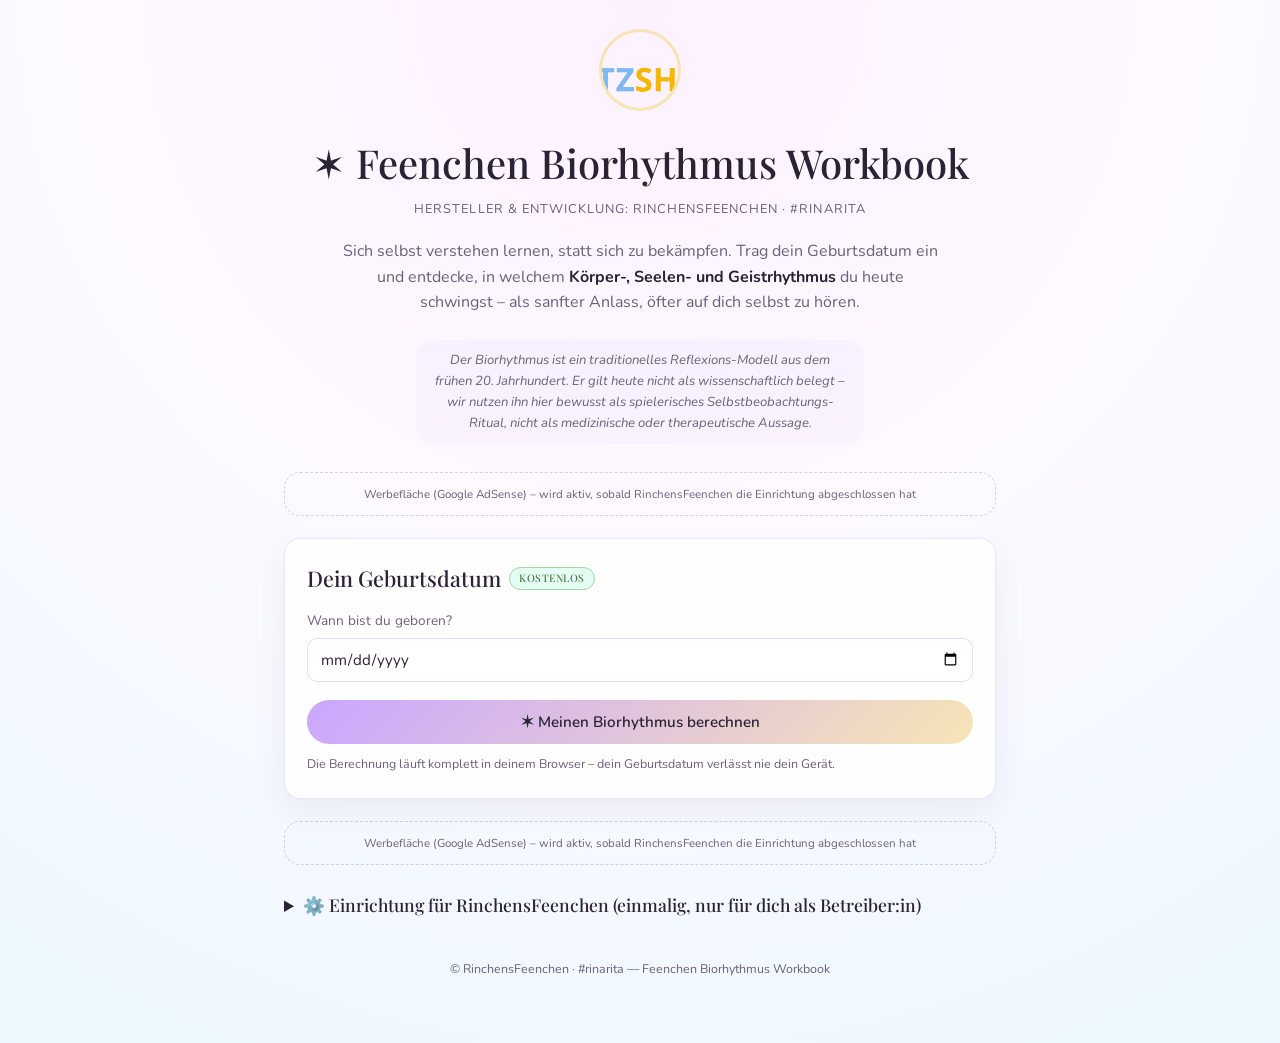
==== biorhythmus.html @ 14314211 "Neues Tool: Feenchen Biorhythmus Workbook Interaktives Workbook berechnet aus dem Geburtsdatum Koerp" ====
<!DOCTYPE html>
<html lang="de">
<head>
<meta charset="UTF-8">
<meta name="viewport" content="width=device-width, initial-scale=1">
<title>Feenchen Biorhythmus Workbook</title>
<meta name="author" content="RinchensFeenchen #rinarita">
<meta name="description" content="Interaktives Biorhythmus-Workbook: berechne deinen Körper-, Seelen- und Geistrhythmus und entdecke bis zu 40 liebevolle Auswertungen zu dir selbst.">
<link rel="preconnect" href="https://fonts.googleapis.com">
<link rel="preconnect" href="https://fonts.gstatic.com" crossorigin>
<link href="https://fonts.googleapis.com/css2?family=Playfair+Display:wght@500;700&family=Nunito:wght@300;400;600&display=swap" rel="stylesheet">
<style>
  :root {
    --bg: #fdf9ff;
    --accent: #caa6ff;
    --accent2: #b5f5e3;
    --text: #2b2236;
    --text-muted: #6b6178;
    --gold: #f7e4b5;
    --rose: #f3c9d8;
    --radius: 16px;
  }
  * { box-sizing: border-box; margin: 0; padding: 0; }
  body {
    font-family: "Nunito", system-ui, -apple-system, sans-serif;
    background: radial-gradient(circle at top, #fdf1ff 0%, #fdf9ff 45%, #ecf8ff 100%);
    color: var(--text);
    line-height: 1.6;
    min-height: 100vh;
  }
  .wrap { max-width: 760px; margin: 0 auto; padding: 2rem 1.5rem 4rem; }

  header { text-align: center; margin-bottom: 0.5rem; }
  header img { width: 76px; height: 76px; border-radius: 50%; object-fit: cover; box-shadow: 0 0 0 3px var(--gold); }
  h1 {
    font-family: "Playfair Display", serif;
    font-weight: 500;
    font-size: clamp(1.9rem, 5vw, 2.5rem);
    margin: 14px 0 4px;
  }
  .byline { color: var(--text-muted); font-size: 0.8rem; letter-spacing: 0.08em; text-transform: uppercase; margin-bottom: 20px; }
  .lede { color: var(--text-muted); font-size: 1rem; max-width: 60ch; margin: 0 auto 24px; text-align: center; }
  .lede strong { color: var(--text); }
  .disclaimer {
    font-size: 0.82rem; font-style: italic; color: var(--text-muted);
    text-align: center; max-width: 56ch; margin: 0 auto 28px;
    padding: 10px 16px; border-radius: var(--radius); background: rgba(202,166,255,0.08);
  }

  .adslot {
    border: 1px dashed rgba(43,34,54,0.18); border-radius: var(--radius);
    padding: 12px; text-align: center; font-size: 0.72rem; color: var(--text-muted); margin: 22px 0;
  }

  .card {
    background: rgba(255,255,255,0.85); border: 1px solid rgba(202,166,255,0.3);
    border-radius: var(--radius); padding: 22px 22px 24px; margin-bottom: 22px;
    box-shadow: 0 12px 30px rgba(43,34,54,0.06);
  }
  .card h2 {
    font-family: "Playfair Display", serif; font-weight: 500; font-size: 1.35rem;
    margin: 0 0 14px; display: flex; align-items: center; gap: 8px; flex-wrap: wrap;
  }
  .free-badge {
    display: inline-block; font-size: 0.65rem; letter-spacing: 0.05em; text-transform: uppercase;
    color: #4E7A45; border: 1px solid #9fd9a0; background: rgba(181,245,227,0.35);
    border-radius: 100px; padding: 2px 9px;
  }
  .lock-badge {
    display: inline-block; font-size: 0.65rem; letter-spacing: 0.05em; text-transform: uppercase;
    color: #99406b; border: 1px solid var(--rose); background: rgba(243,201,216,0.4);
    border-radius: 100px; padding: 2px 9px;
  }

  label { display: block; font-size: 0.85rem; color: var(--text-muted); margin: 14px 0 6px; }
  label:first-child { margin-top: 0; }
  input[type=date] {
    width: 100%; background: #fff; border: 1px solid rgba(202,166,255,0.4); color: var(--text);
    font-family: "Nunito", sans-serif; font-size: 0.95rem; padding: 10px 12px; border-radius: 10px;
  }

  .btn {
    display: inline-flex; align-items: center; gap: 8px; justify-content: center;
    background: linear-gradient(135deg, var(--accent), var(--gold)); color: var(--text);
    border: none; border-radius: 100px; font-family: "Nunito", sans-serif; font-weight: 600;
    font-size: 0.95rem; padding: 12px 22px; cursor: pointer; margin-top: 18px; width: 100%;
    transition: transform .15s ease, box-shadow .15s ease;
  }
  .btn:hover { transform: translateY(-1px); box-shadow: 0 8px 20px rgba(43,34,54,0.15); }
  .btn:active { transform: scale(0.98); }
  .btn.secondary { background: transparent; color: var(--text); border: 1px solid rgba(202,166,255,0.6); }
  .btn.small { width: auto; padding: 8px 16px; font-size: 0.82rem; margin-top: 0; }

  .stats { display: flex; flex-wrap: wrap; gap: 10px; margin-top: 14px; }
  .stat {
    flex: 1; min-width: 140px; background: var(--bg); border: 1px solid rgba(202,166,255,0.25);
    border-radius: 12px; padding: 12px 14px; text-align: center;
  }
  .stat b { display: block; font-family: "Playfair Display", serif; font-size: 1.4rem; font-weight: 500; margin-bottom: 2px; }
  .stat span.lbl { font-size: 0.72rem; color: var(--text-muted); text-transform: uppercase; letter-spacing: 0.05em; }
  .stat span.phase { display: block; font-size: 0.78rem; margin-top: 4px; color: var(--text); }
  .stat.koerper b { color: #D85A30; }
  .stat.seele b { color: #D4537E; }
  .stat.geist b { color: #185FA5; }

  .chart-wrap { margin-top: 18px; }
  .chart-legend { display: flex; gap: 16px; justify-content: center; font-size: 0.78rem; margin-top: 8px; flex-wrap: wrap; }
  .chart-legend span { display: inline-flex; align-items: center; gap: 5px; }
  .dot { width: 9px; height: 9px; border-radius: 50%; display: inline-block; }

  .theme-card {
    border: 1px solid rgba(202,166,255,0.3); border-radius: 12px; padding: 14px 16px; margin-top: 12px;
    background: var(--bg);
  }
  .theme-card h3 { font-family: "Playfair Display", serif; font-weight: 500; font-size: 1.05rem; margin-bottom: 6px; }
  .theme-card p { font-size: 0.9rem; color: var(--text); }

  .lockwall {
    position: relative; padding: 18px; border-radius: var(--radius);
    background: rgba(243,201,216,0.15); border: 1px solid rgba(243,201,216,0.6);
    text-align: center; font-size: 0.9rem; color: var(--text);
  }
  .lockwall .price { color: #99406b; font-weight: 600; }

  .warn {
    font-size: 0.78rem; color: #99406b; background: rgba(243,201,216,0.2);
    border: 1px solid rgba(243,201,216,0.6); border-radius: 8px; padding: 8px 10px; margin-top: 14px;
  }

  details { margin-top: 26px; }
  summary { cursor: pointer; font-family: "Playfair Display", serif; font-size: 1.1rem; color: var(--text); font-weight: 500; }
  .setup ol { padding-left: 20px; color: var(--text-muted); font-size: 0.88rem; }
  .setup li { margin-bottom: 12px; }
  .setup code { background: rgba(202,166,255,0.12); padding: 2px 6px; border-radius: 4px; font-size: 0.82rem; }
  .setup a { color: var(--text); }
  .note { font-size: 0.78rem; color: var(--text-muted); margin-top: 10px; }

  footer { text-align: center; margin-top: 40px; font-size: 0.78rem; color: var(--text-muted); }

  #cookie-banner {
    position: fixed; left: 0; right: 0; bottom: 0; background: #fff;
    border-top: 1px solid rgba(202,166,255,0.4); padding: 14px 20px; display: none; z-index: 50;
    font-size: 0.82rem; color: var(--text);
  }
  #cookie-banner .row { max-width: 760px; margin: 0 auto; display: flex; flex-wrap: wrap; align-items: center; gap: 12px; justify-content: space-between; }
  #cookie-banner button { border-radius: 100px; padding: 8px 16px; font-size: 0.8rem; cursor: pointer; border: 1px solid var(--accent); background: transparent; color: var(--text); }
  #cookie-banner button.accept { background: var(--accent); color: #fff; border: none; }
</style>
</head>
<body>
<div class="wrap">

  <header>
    <img src="logo.png" alt="RinchensFeenchen Logo" onerror="this.style.display='none'">
    <h1>✶ Feenchen Biorhythmus Workbook</h1>
    <div class="byline">Hersteller &amp; Entwicklung: RinchensFeenchen · #rinarita</div>
  </header>

  <p class="lede">
    Sich selbst verstehen lernen, statt sich zu bekämpfen. Trag dein Geburtsdatum ein und entdecke,
    in welchem <strong>Körper-, Seelen- und Geistrhythmus</strong> du heute schwingst – als sanfter
    Anlass, öfter auf dich selbst zu hören.
  </p>
  <p class="disclaimer">
    Der Biorhythmus ist ein traditionelles Reflexions-Modell aus dem frühen 20. Jahrhundert.
    Er gilt heute nicht als wissenschaftlich belegt – wir nutzen ihn hier bewusst als spielerisches
    Selbstbeobachtungs-Ritual, nicht als medizinische oder therapeutische Aussage.
  </p>

  <div class="adslot" id="ad-top">Werbefläche (Google AdSense) – wird aktiv, sobald RinchensFeenchen die Einrichtung abgeschlossen hat</div>

  <div class="card">
    <h2>Dein Geburtsdatum <span class="free-badge">kostenlos</span></h2>
    <label for="geburtsdatum">Wann bist du geboren?</label>
    <input type="date" id="geburtsdatum">
    <button class="btn" onclick="Feenchen.berechnen()">✶ Meinen Biorhythmus berechnen</button>
    <p class="note">Die Berechnung läuft komplett in deinem Browser – dein Geburtsdatum verlässt nie dein Gerät.</p>
  </div>

  <div class="card" id="ergebnis-card" style="display:none;">
    <h2>Deine drei Rhythmen heute <span class="free-badge">kostenlos</span></h2>

    <div class="stats">
      <div class="stat koerper">
        <span class="lbl">Körper · 23 Tage</span>
        <b id="wert-koerper">–</b>
        <span class="phase" id="phase-koerper">–</span>
      </div>
      <div class="stat seele">
        <span class="lbl">Seele · 28 Tage</span>
        <b id="wert-seele">–</b>
        <span class="phase" id="phase-seele">–</span>
      </div>
      <div class="stat geist">
        <span class="lbl">Geist · 33 Tage</span>
        <b id="wert-geist">–</b>
        <span class="phase" id="phase-geist">–</span>
      </div>
    </div>

    <div class="chart-wrap">
      <svg id="chart" viewBox="0 0 600 180" style="width:100%;height:auto;" role="img" aria-label="Verlauf deiner drei Rhythmen über die letzten und nächsten 15 Tage"></svg>
      <div class="chart-legend">
        <span><i class="dot" style="background:#D85A30;"></i>Körper</span>
        <span><i class="dot" style="background:#D4537E;"></i>Seele</span>
        <span><i class="dot" style="background:#185FA5;"></i>Geist</span>
      </div>
    </div>

    <div id="frei-themen"></div>

    <details style="margin-top:22px;">
      <summary>Alle 40 Auswertungen freischalten <span class="lock-badge">Premium</span></summary>

      <div id="premium-locked" class="lockwall" style="margin-top:14px;">
        ✶ Insgesamt warten <strong>40 liebevolle Auswertungen</strong> zu Energie, Gefühlswelt, Kreativität,
        Fokus, Beziehungen und mehr auf dich – abgestimmt auf deine drei Rhythmen. Die spannendsten zwei
        Themen oben sind für immer kostenlos, der Rest ist Teil der einmaligen Freischaltung
        (<span class="price" id="preisAnzeige">3,99&nbsp;€</span>, kein Abo).
        <div id="paypal-button-container" style="margin-top:14px;"></div>
        <p class="warn">⚠️ Die Bezahlung ist von RinchensFeenchen noch nicht final eingerichtet (Test-Modus). Siehe „Einrichtung" ganz unten.</p>
        <button class="btn secondary small" onclick="Feenchen.testFreischalten()">Test-Modus: trotzdem freischalten</button>
      </div>

      <div id="premium-content" style="display:none;margin-top:14px;"></div>
    </details>
  </div>

  <div class="adslot" id="ad-bottom">Werbefläche (Google AdSense) – wird aktiv, sobald RinchensFeenchen die Einrichtung abgeschlossen hat</div>

  <details class="setup">
    <summary>⚙️ Einrichtung für RinchensFeenchen (einmalig, nur für dich als Betreiber:in)</summary>
    <ol>
      <li><strong>Logo:</strong> Nutzt automatisch dieselbe <code>logo.png</code> wie deine anderen Tools.</li>
      <li><strong>PayPal-Einmalzahlung aktivieren:</strong> Dieselbe PayPal-Business-App wie bei den anderen Tools wiederverwenden, oder im <a href="https://developer.paypal.com/dashboard/applications" target="_blank" rel="noopener">PayPal Developer Dashboard</a> eine neue App anlegen → Client-ID unten bei <code>PAYPAL_CLIENT_ID</code> eintragen. Preis bei <code>PREMIUM_PRICE</code> nach Wunsch anpassen.</li>
      <li><strong>Werbung (optional):</strong> Publisher-ID bei <code>ADSENSE_CLIENT_ID</code> eintragen, sobald bei Google AdSense freigeschaltet.</li>
      <li><strong>Online stellen:</strong> Liegt schon im selben Ordner wie deine anderen Tools, z. B. unter <code>/rinchensfeenchen/biorhythmus.html</code>.</li>
    </ol>
    <p class="note">Hinweis: Die Freischaltung merkt sich der Browser lokal (ohne eigenen Server) – einfachste Lösung ohne Backend, aber technisch versierte Nutzer:innen könnten sie umgehen.</p>
  </details>

  <footer>
    © RinchensFeenchen · #rinarita — Feenchen Biorhythmus Workbook
  </footer>
</div>

<div id="cookie-banner">
  <div class="row">
    <span>Diese Seite kann Werbung von Google AdSense einblenden, was Cookies zur Personalisierung nutzt. Damit bist du einverstanden?</span>
    <span style="display:flex;gap:8px;">
      <button onclick="Feenchen.cookie(false)">Ablehnen</button>
      <button class="accept" onclick="Feenchen.cookie(true)">Akzeptieren</button>
    </span>
  </div>
</div>

<script>
/* ============================================================
   FEENCHEN BIORHYTHMUS WORKBOOK — Konfiguration für RinchensFeenchen
   ============================================================ */
const PAYPAL_CLIENT_ID = "AWiRiuOyFKLpjrH0FzIMoWnbWV6GrUfr4G1B-7Q9szrZAvHid3cS0l96rvcndYP5i0-heVGCRfREzl_J";
const PREMIUM_PRICE = "3.99";
const ADSENSE_CLIENT_ID = "ca-pub-DEINE_ADSENSE_ID_HIER";
const PREMIUM_KEY = "feenchen_biorhythmus_premium";

function paypalKonfiguriert() {
  return !PAYPAL_CLIENT_ID.includes("DEIN_PAYPAL_CLIENT_ID_HIER");
}

/* ============================================================
   Themen: 8 Lebensbereiche × 5 Intensitätsstufen = 40 Auswertungen.
   quelle(w) liefert einen Wert zwischen -1 und 1 aus den drei
   Tagesrhythmen (Körper, Seele, Geist).
   ============================================================ */
const THEMEN = [
  {
    key: "energie", titel: "Energie & Tatendrang", frei: true,
    quelle: w => w.koerper,
    texte: [
      "Deine Energie steht heute ganz oben – ein guter Tag, um anzupacken, was schon länger wartet.",
      "Du hast spürbar Antrieb. Nutze den Schwung für Dinge, die etwas Kraft brauchen.",
      "Ein ruhiger Mittelweg: weder Hochform noch Flaute. Hör einfach, wozu dir gerade der Sinn steht.",
      "Deine Kraftreserven sind etwas leiser als sonst. Kleinere Schritte reichen heute völlig aus.",
      "Heute darf es langsam sein. Dein Körper bittet um Pause, nicht um Leistung."
    ]
  },
  {
    key: "widerstand", titel: "Widerstandskraft & Ausdauer", frei: false,
    quelle: w => w.koerper,
    texte: [
      "Deine Belastbarkeit ist heute besonders hoch – ein guter Moment für Vorhaben mit langem Atem.",
      "Du hältst gut durch. Auch anstrengendere Aufgaben fühlen sich machbar an.",
      "Eine ausgeglichene Verfassung – achte einfach darauf, dich nicht zu übernehmen.",
      "Deine Widerstandskraft ist gerade etwas dünner. Baue dir bewusst kleine Erholungsinseln ein.",
      "Ein sensibler Tag für deinen Körper. Sei nachsichtig mit dir, wenn heute nicht alles gelingt."
    ]
  },
  {
    key: "stimmung", titel: "Stimmung & Gefühlswelt", frei: true,
    quelle: w => w.seele,
    texte: [
      "Deine Gefühlswelt ist heute leicht und offen – ein schöner Tag für Nähe und gute Gespräche.",
      "Du fühlst dich überwiegend im Gleichgewicht und zugewandt.",
      "Eine ruhige, neutrale Stimmungslage – guter Boden, um einfach bei dir zu bleiben.",
      "Deine Gefühle ziehen sich heute eher nach innen zurück. Das ist kein Rückschritt, nur eine Pause.",
      "Ein sensibler, introvertierter Tag. Gönn dir Rückzug, statt dich zu etwas zu zwingen."
    ]
  },
  {
    key: "beziehungen", titel: "Beziehungen & Nähe", frei: false,
    quelle: w => w.seele,
    texte: [
      "Du bist heute besonders kontaktfreudig – ein guter Tag, um jemanden anzurufen oder einzuladen.",
      "Nähe tut dir heute gut, und du hast Freude an Gesellschaft.",
      "Ein ausgeglichener Tag für Beziehungen – weder Rückzug noch Übermaß an Nähe.",
      "Du brauchst heute etwas mehr Raum für dich. Das darfst du auch aussprechen.",
      "Ein Tag für leise Beziehungspflege statt großer Auftritte – ein kurzes 'ich denk an dich' reicht oft schon."
    ]
  },
  {
    key: "kreativitaet", titel: "Kreativität & Ausdruck", frei: false,
    quelle: w => (w.seele + w.geist) / 2,
    texte: [
      "Deine schöpferische Seite blüht heute auf – ein wunderbarer Tag zum Schreiben, Gestalten, Erschaffen.",
      "Ideen kommen dir heute recht leicht. Halte fest, was dir einfällt.",
      "Eine solide, unaufgeregte Schaffensphase – gut für Projekte, die schon in Arbeit sind.",
      "Deine Fantasie ist heute etwas leiser. Inspiration darf sich Zeit lassen.",
      "Ein guter Tag, um Altes zu sichten und zu ordnen, statt komplett Neues zu beginnen."
    ]
  },
  {
    key: "fokus", titel: "Fokus & Konzentration", frei: false,
    quelle: w => w.geist,
    texte: [
      "Dein Kopf ist heute glasklar – perfekt für Aufgaben, die volle Konzentration brauchen.",
      "Du denkst heute recht scharf und schnell. Nutze das für kniffligere Themen.",
      "Eine mittlere Konzentrationsphase – für Routineaufgaben genau richtig.",
      "Dein Fokus ist heute etwas flüchtiger. Kurze Arbeitsblöcke funktionieren besser als lange.",
      "Konzentration fällt dir heute schwerer. Ein guter Tag für Pausen statt Prüfungen."
    ]
  },
  {
    key: "lernen", titel: "Lernen & Neues entdecken", frei: false,
    quelle: w => w.geist,
    texte: [
      "Dein Kopf ist heute besonders aufnahmefähig – ideal, um dir Neues anzueignen.",
      "Du lernst heute recht mühelos dazu. Ein guter Tag für ungewohnte Themen.",
      "Solide Auffassungsgabe – neue Dinge brauchen heute etwas mehr Wiederholung.",
      "Dein Gedächtnis ist heute etwas träger. Wiederholen und Ordnen liegt dir mehr als Neues pauken.",
      "Ein Tag zum Sortieren von bereits Gelerntem, nicht zum Vollstopfen mit Neuem."
    ]
  },
  {
    key: "entscheidungen", titel: "Mut & Entscheidungen", frei: false,
    quelle: w => (w.koerper + w.geist) / 2,
    texte: [
      "Du bist heute mutig und klar im Kopf – ein starker Tag für wichtige Entscheidungen.",
      "Deine Entschlusskraft ist gut. Größere Schritte fühlen sich heute machbar an.",
      "Ein neutraler Tag – weder besonders mutig noch besonders zögerlich.",
      "Wichtige Entscheidungen darfst du heute ruhig noch einen Tag reifen lassen.",
      "Ein Tag für Zurückhaltung statt großer Entschlüsse. Vertrau darauf, dass morgen mehr Klarheit kommt."
    ]
  }
];

function stufeVonWert(v) {
  if (v >= 0.6) return 0;
  if (v >= 0.15) return 1;
  if (v > -0.15) return 2;
  if (v > -0.6) return 3;
  return 4;
}

function phaseLabel(v) {
  if (v >= 0.15) return "Hochphase";
  if (v <= -0.15) return "Erholungsphase";
  return "Umschalttag";
}

function tagesWerte(geburtsdatum, zieldatum) {
  const msProTag = 86400000;
  const tage = Math.floor((zieldatum - geburtsdatum) / msProTag);
  return {
    tage,
    koerper: Math.sin((2 * Math.PI * tage) / 23),
    seele: Math.sin((2 * Math.PI * tage) / 28),
    geist: Math.sin((2 * Math.PI * tage) / 33)
  };
}

let letzteGeburt = null;

const Feenchen = {
  berechnen() {
    const input = document.getElementById("geburtsdatum").value;
    if (!input) { alert("Bitte trag zuerst dein Geburtsdatum ein."); return; }
    const geburt = new Date(input + "T12:00:00");
    letzteGeburt = geburt;

    const heute = new Date();
    heute.setHours(12, 0, 0, 0);
    const w = tagesWerte(geburt, heute);

    document.getElementById("ergebnis-card").style.display = "block";

    document.getElementById("wert-koerper").textContent = Math.round(w.koerper * 100) + "%";
    document.getElementById("wert-seele").textContent = Math.round(w.seele * 100) + "%";
    document.getElementById("wert-geist").textContent = Math.round(w.geist * 100) + "%";
    document.getElementById("phase-koerper").textContent = phaseLabel(w.koerper);
    document.getElementById("phase-seele").textContent = phaseLabel(w.seele);
    document.getElementById("phase-geist").textContent = phaseLabel(w.geist);

    this.chartZeichnen(geburt, heute);
    this.themenZeichnen(w);

    document.getElementById("preisAnzeige").textContent = PREMIUM_PRICE.replace(".", ",") + " €";

    if (paypalKonfiguriert()) {
      const lockText = document.getElementById("premium-locked");
      const warnEl = lockText.querySelector(".warn");
      const testBtn = lockText.querySelector("button.secondary");
      if (warnEl) warnEl.style.display = "none";
      if (testBtn) testBtn.style.display = "none";
    }

    if (new URLSearchParams(location.search).get("feenchen_owner") === "rina2026") {
      localStorage.setItem(PREMIUM_KEY, "true");
    }

    if (localStorage.getItem(PREMIUM_KEY) === "true") {
      this.premiumAnzeigen(w);
    } else {
      document.getElementById("premium-locked").style.display = "block";
      document.getElementById("premium-content").style.display = "none";
    }

    this.paypalRendern(w);
  },

  chartZeichnen(geburt, heute) {
    const svg = document.getElementById("chart");
    const breite = 600, hoehe = 180, mitteY = 90, amplitude = 65;
    const tageFenster = 15;
    const schrittX = breite / (tageFenster * 2);

    function pfad(periode) {
      let d = "";
      for (let i = -tageFenster; i <= tageFenster; i++) {
        const tag = new Date(heute);
        tag.setDate(tag.getDate() + i);
        const wert = tagesWerte(geburt, tag)[periode];
        const x = (i + tageFenster) * schrittX;
        const y = mitteY - wert * amplitude;
        d += (i === -tageFenster ? "M" : "L") + x.toFixed(1) + "," + y.toFixed(1) + " ";
      }
      return d;
    }

    const heuteX = tageFenster * schrittX;
    svg.innerHTML =
      `<line x1="0" y1="${mitteY}" x2="${breite}" y2="${mitteY}" stroke="#e3d9f5" stroke-width="1"/>` +
      `<line x1="${heuteX}" y1="10" x2="${heuteX}" y2="${hoehe - 10}" stroke="#caa6ff" stroke-width="1" stroke-dasharray="4 4"/>` +
      `<path d="${pfad('koerper')}" fill="none" stroke="#D85A30" stroke-width="2.5"/>` +
      `<path d="${pfad('seele')}" fill="none" stroke="#D4537E" stroke-width="2.5"/>` +
      `<path d="${pfad('geist')}" fill="none" stroke="#185FA5" stroke-width="2.5"/>` +
      `<circle cx="${heuteX}" cy="10" r="0"/>` +
      `<text x="${heuteX}" y="${hoehe - 2}" font-size="10" fill="#6b6178" text-anchor="middle">heute</text>`;
  },

  themenZeichnen(w) {
    const freiEl = document.getElementById("frei-themen");
    freiEl.innerHTML = "";
    THEMEN.filter(t => t.frei).forEach(t => {
      const stufe = stufeVonWert(t.quelle(w));
      const div = document.createElement("div");
      div.className = "theme-card";
      div.innerHTML = `<h3>${t.titel}</h3><p>${t.texte[stufe]}</p>`;
      freiEl.appendChild(div);
    });
  },

  premiumAnzeigen(w) {
    document.getElementById("premium-locked").style.display = "none";
    const el = document.getElementById("premium-content");
    el.style.display = "block";
    el.innerHTML = "";
    THEMEN.filter(t => !t.frei).forEach(t => {
      const stufe = stufeVonWert(t.quelle(w));
      const div = document.createElement("div");
      div.className = "theme-card";
      div.innerHTML = `<h3>${t.titel}</h3><p>${t.texte[stufe]}</p>`;
      el.appendChild(div);
    });
  },

  testFreischalten() {
    localStorage.setItem(PREMIUM_KEY, "true");
    const heute = new Date(); heute.setHours(12,0,0,0);
    if (letzteGeburt) this.premiumAnzeigen(tagesWerte(letzteGeburt, heute));
  },

  paypalRendern(w) {
    const container = document.getElementById("paypal-button-container");
    if (!container || localStorage.getItem(PREMIUM_KEY) === "true") return;
    container.innerHTML = "";
    if (!window.paypal) {
      const script = document.createElement("script");
      script.src = `https://www.paypal.com/sdk/js?client-id=${PAYPAL_CLIENT_ID}&currency=EUR&intent=capture`;
      script.onload = () => Feenchen.paypalButtonZeichnen(w);
      script.onerror = () => {
        container.innerHTML = '<p class="note">PayPal konnte nicht geladen werden (Client-ID noch nicht eingerichtet?).</p>';
      };
      document.body.appendChild(script);
    } else {
      this.paypalButtonZeichnen(w);
    }
  },

  paypalButtonZeichnen(w) {
    const container = document.getElementById("paypal-button-container");
    if (!container || !window.paypal) return;
    container.innerHTML = "";
    window.paypal.Buttons({
      style: { layout: "vertical", color: "gold", shape: "pill", label: "pay" },
      createOrder: (data, actions) => actions.order.create({
        purchase_units: [{ amount: { value: PREMIUM_PRICE, currency_code: "EUR" }, description: "Feenchen Biorhythmus Workbook – Premium-Freischaltung" }]
      }),
      onApprove: (data, actions) => actions.order.capture().then(() => {
        localStorage.setItem(PREMIUM_KEY, "true");
        Feenchen.premiumAnzeigen(w);
      }),
      onError: (err) => {
        console.error(err);
        alert("Bei der Zahlung ist ein Fehler aufgetreten. Bitte später erneut versuchen.");
      }
    }).render("#paypal-button-container");
  },

  cookie(akzeptiert) {
    localStorage.setItem("feenchen_biorhythmus_cookies", akzeptiert ? "accepted" : "declined");
    document.getElementById("cookie-banner").style.display = "none";
    if (akzeptiert) Feenchen.adsenseLaden();
  },

  adsenseLaden() {
    if (!ADSENSE_CLIENT_ID.includes("DEINE_ADSENSE_ID_HIER")) {
      const script = document.createElement("script");
      script.async = true;
      script.src = `https://pagead2.googlesyndication.com/pagead/js/adsbygoogle.js?client=${ADSENSE_CLIENT_ID}`;
      script.crossOrigin = "anonymous";
      document.head.appendChild(script);
      ["ad-top", "ad-bottom"].forEach(id => {
        const el = document.getElementById(id);
        el.innerHTML = `<ins class="adsbygoogle" style="display:block" data-ad-client="${ADSENSE_CLIENT_ID}" data-ad-slot="0000000000" data-ad-format="auto" data-full-width-responsive="true"></ins>`;
        (window.adsbygoogle = window.adsbygoogle || []).push({});
      });
    }
  },

  init() {
    const consent = localStorage.getItem("feenchen_biorhythmus_cookies");
    if (!consent && !ADSENSE_CLIENT_ID.includes("DEINE_ADSENSE_ID_HIER")) {
      document.getElementById("cookie-banner").style.display = "block";
    } else if (consent === "accepted") {
      this.adsenseLaden();
    }
  }
};

document.addEventListener("DOMContentLoaded", () => Feenchen.init());
</script>
</body>
</html>
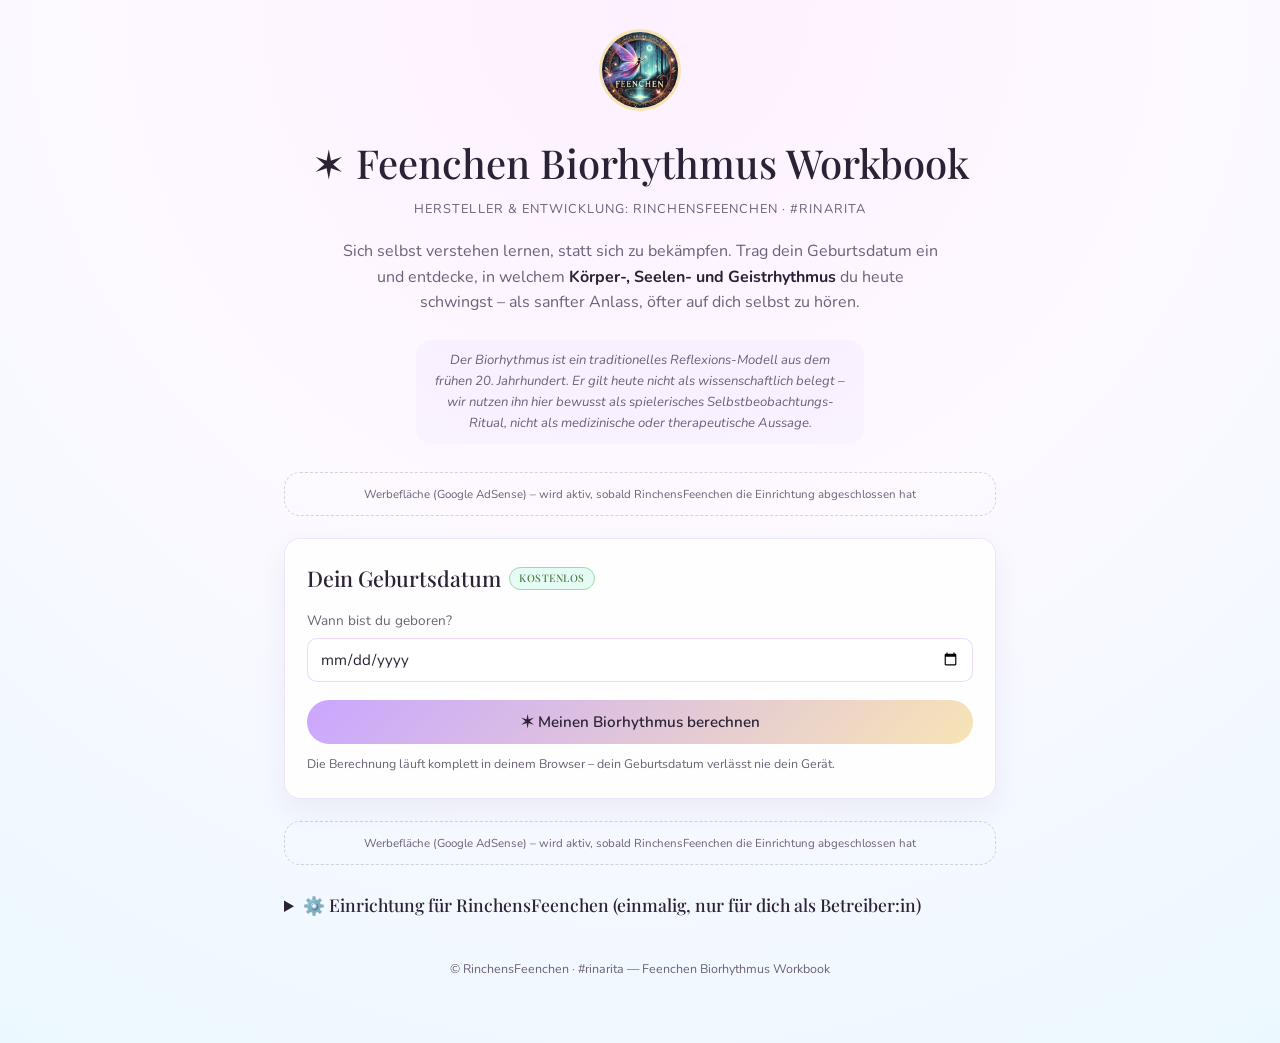
==== commit 859a030b: "Echtes Feenchen-Logo auf der Biorhythmus-Seite einbinden statt Platzhalter" ====
--- a/biorhythmus.html
+++ b/biorhythmus.html
@@ -151,7 +151,7 @@
 <div class="wrap">
 
   <header>
-    <img src="logo.png" alt="RinchensFeenchen Logo" onerror="this.style.display='none'">
+    <img src="assets/feenchen-logo.jpg" alt="RinchensFeenchen Logo" onerror="this.style.display='none'">
     <h1>✶ Feenchen Biorhythmus Workbook</h1>
     <div class="byline">Hersteller &amp; Entwicklung: RinchensFeenchen · #rinarita</div>
   </header>
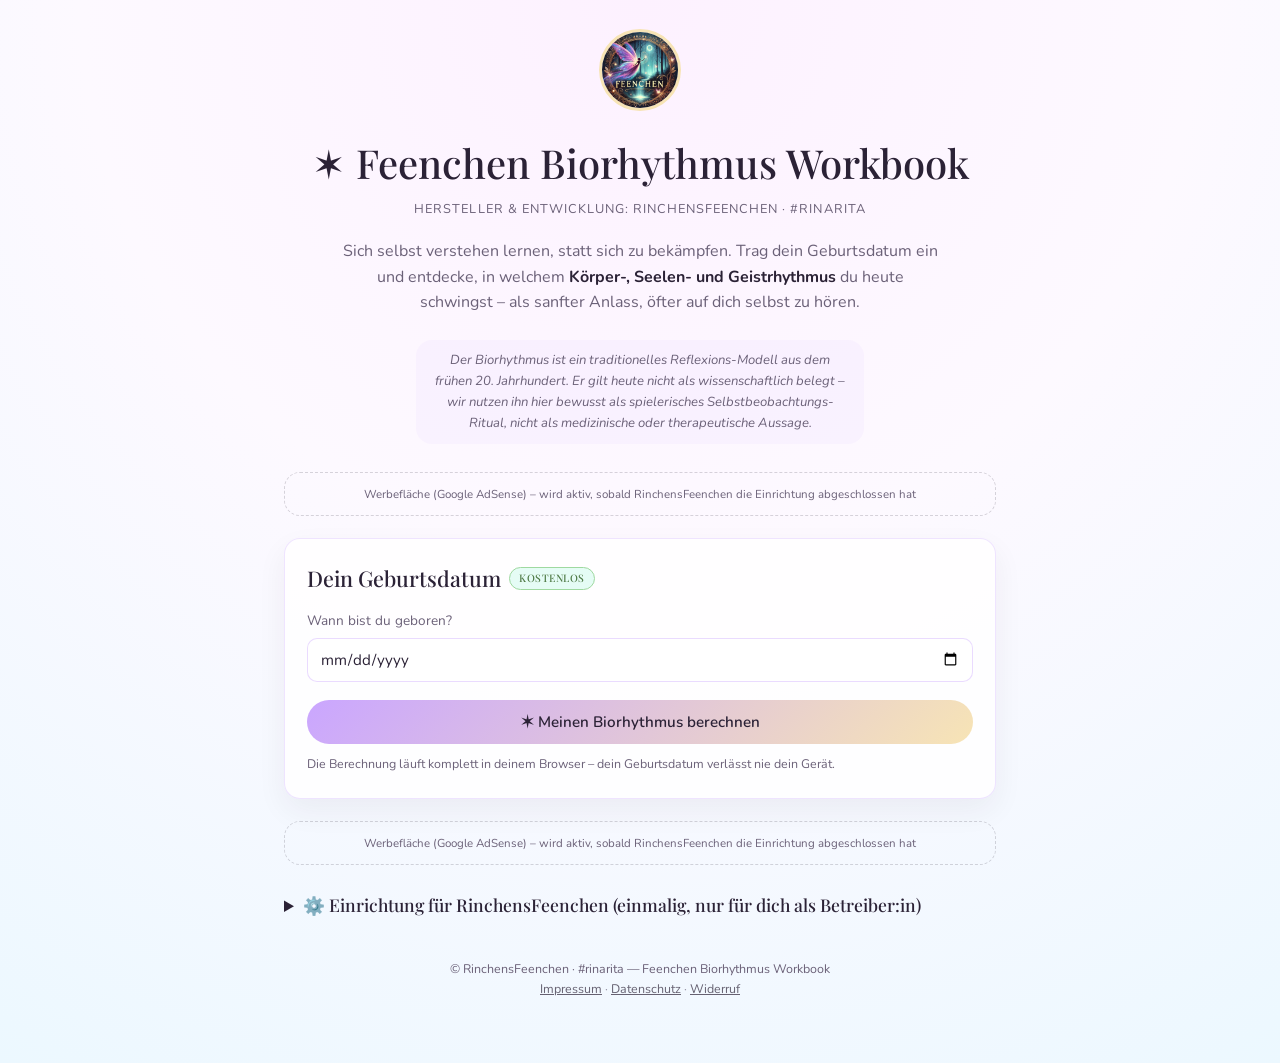
==== commit bebaeed1: "Impressum/Datenschutz/Widerruf-Links auf allen restlichen Seiten ergaenzen" ====
--- a/biorhythmus.html
+++ b/biorhythmus.html
@@ -231,7 +231,7 @@
   <details class="setup">
     <summary>⚙️ Einrichtung für RinchensFeenchen (einmalig, nur für dich als Betreiber:in)</summary>
     <ol>
-      <li><strong>Logo:</strong> Nutzt automatisch dieselbe <code>logo.png</code> wie deine anderen Tools.</li>
+      <li><strong>Logo:</strong> Nutzt automatisch dasselbe Feenchen-Logo (<code>assets/feenchen-logo.jpg</code>) wie deine anderen Tools.</li>
       <li><strong>PayPal-Einmalzahlung aktivieren:</strong> Dieselbe PayPal-Business-App wie bei den anderen Tools wiederverwenden, oder im <a href="https://developer.paypal.com/dashboard/applications" target="_blank" rel="noopener">PayPal Developer Dashboard</a> eine neue App anlegen → Client-ID unten bei <code>PAYPAL_CLIENT_ID</code> eintragen. Preis bei <code>PREMIUM_PRICE</code> nach Wunsch anpassen.</li>
       <li><strong>Werbung (optional):</strong> Publisher-ID bei <code>ADSENSE_CLIENT_ID</code> eintragen, sobald bei Google AdSense freigeschaltet.</li>
       <li><strong>Online stellen:</strong> Liegt schon im selben Ordner wie deine anderen Tools, z. B. unter <code>/rinchensfeenchen/biorhythmus.html</code>.</li>
@@ -240,7 +240,12 @@
   </details>
 
   <footer>
-    © RinchensFeenchen · #rinarita — Feenchen Biorhythmus Workbook
+    © RinchensFeenchen · #rinarita — Feenchen Biorhythmus Workbook<br>
+    <span style="font-size: 0.78rem; opacity: 0.7;">
+      <a href="impressum.html" style="color: var(--text);">Impressum</a> ·
+      <a href="datenschutz.html" style="color: var(--text);">Datenschutz</a> ·
+      <a href="widerruf.html" style="color: var(--text);">Widerruf</a>
+    </span>
   </footer>
 </div>
 
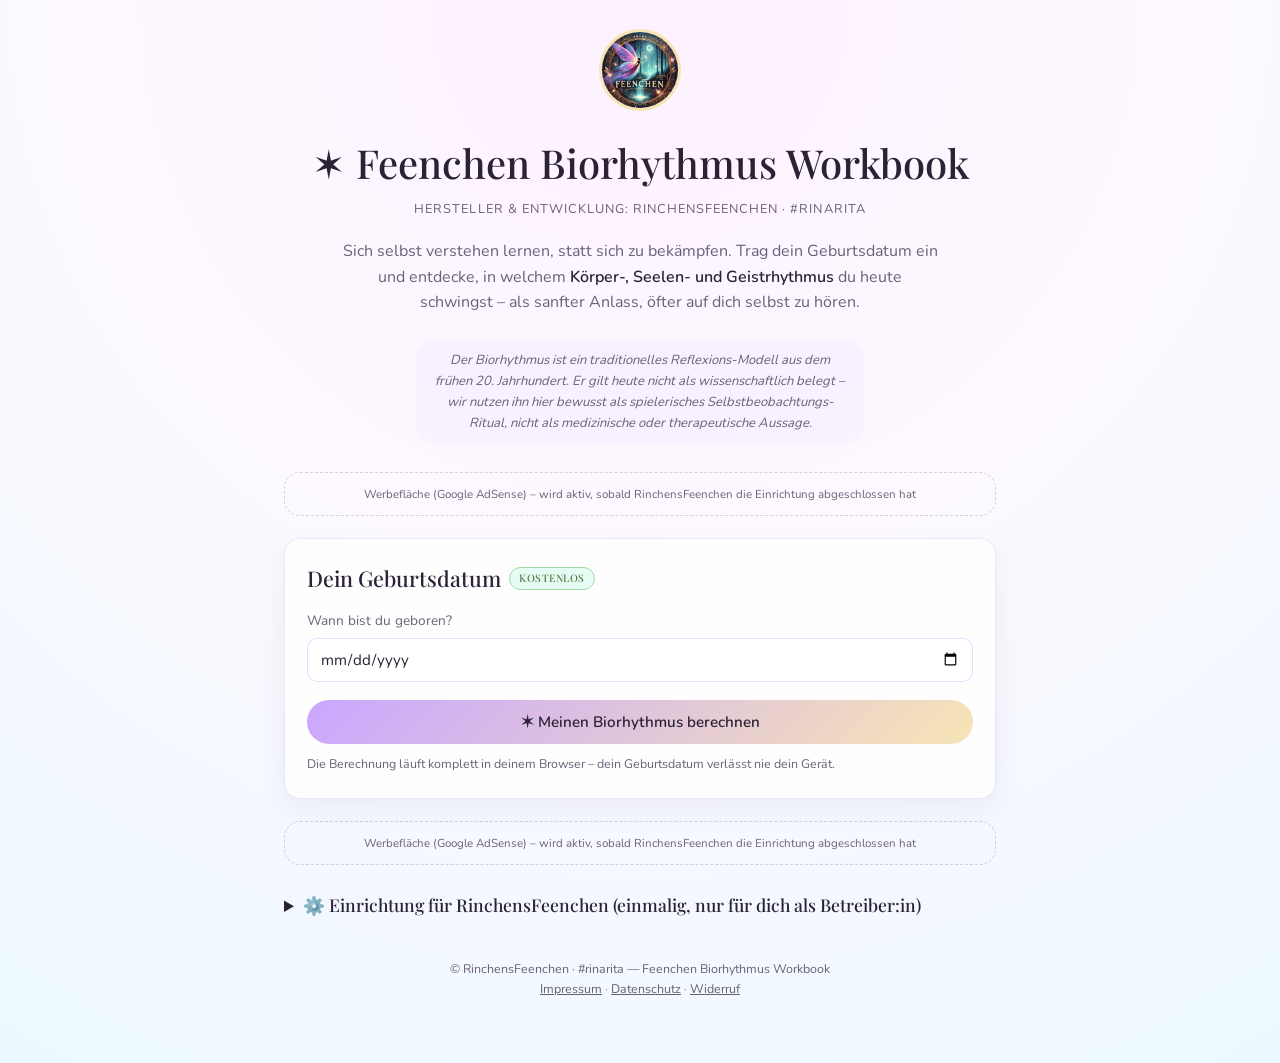
==== commit 4ee2eb96: "Google Fonts lokal hosten statt von Google-Servern laden Vermeidet das in Deutschland bekannte Abmah" ====
--- a/biorhythmus.html
+++ b/biorhythmus.html
@@ -6,9 +6,7 @@
 <title>Feenchen Biorhythmus Workbook</title>
 <meta name="author" content="RinchensFeenchen #rinarita">
 <meta name="description" content="Interaktives Biorhythmus-Workbook: berechne deinen Körper-, Seelen- und Geistrhythmus und entdecke bis zu 40 liebevolle Auswertungen zu dir selbst.">
-<link rel="preconnect" href="https://fonts.googleapis.com">
-<link rel="preconnect" href="https://fonts.gstatic.com" crossorigin>
-<link href="https://fonts.googleapis.com/css2?family=Playfair+Display:wght@500;700&family=Nunito:wght@300;400;600&display=swap" rel="stylesheet">
+<link rel="stylesheet" href="assets/fonts/fonts.css">
 <style>
   :root {
     --bg: #fdf9ff;
--- a/assets/fonts/fonts.css
+++ b/assets/fonts/fonts.css
@@ -0,0 +1,100 @@
+/* latin-ext */
+@font-face {
+  font-family: 'Nunito';
+  font-style: normal;
+  font-weight: 300;
+  font-display: swap;
+  src: url(XRXV3I6Li01BKofIO-aBXso.woff2) format('woff2');
+  unicode-range: U+0100-02BA, U+02BD-02C5, U+02C7-02CC, U+02CE-02D7, U+02DD-02FF, U+0304, U+0308, U+0329, U+1D00-1DBF, U+1E00-1E9F, U+1EF2-1EFF, U+2020, U+20A0-20AB, U+20AD-20C0, U+2113, U+2C60-2C7F, U+A720-A7FF;
+}
+
+/* latin */
+@font-face {
+  font-family: 'Nunito';
+  font-style: normal;
+  font-weight: 300;
+  font-display: swap;
+  src: url(XRXV3I6Li01BKofINeaB.woff2) format('woff2');
+  unicode-range: U+0000-00FF, U+0131, U+0152-0153, U+02BB-02BC, U+02C6, U+02DA, U+02DC, U+0304, U+0308, U+0329, U+2000-206F, U+20AC, U+2122, U+2191, U+2193, U+2212, U+2215, U+FEFF, U+FFFD;
+}
+
+/* latin-ext */
+@font-face {
+  font-family: 'Nunito';
+  font-style: normal;
+  font-weight: 400;
+  font-display: swap;
+  src: url(XRXV3I6Li01BKofIO-aBXso.woff2) format('woff2');
+  unicode-range: U+0100-02BA, U+02BD-02C5, U+02C7-02CC, U+02CE-02D7, U+02DD-02FF, U+0304, U+0308, U+0329, U+1D00-1DBF, U+1E00-1E9F, U+1EF2-1EFF, U+2020, U+20A0-20AB, U+20AD-20C0, U+2113, U+2C60-2C7F, U+A720-A7FF;
+}
+
+/* latin */
+@font-face {
+  font-family: 'Nunito';
+  font-style: normal;
+  font-weight: 400;
+  font-display: swap;
+  src: url(XRXV3I6Li01BKofINeaB.woff2) format('woff2');
+  unicode-range: U+0000-00FF, U+0131, U+0152-0153, U+02BB-02BC, U+02C6, U+02DA, U+02DC, U+0304, U+0308, U+0329, U+2000-206F, U+20AC, U+2122, U+2191, U+2193, U+2212, U+2215, U+FEFF, U+FFFD;
+}
+
+/* latin-ext */
+@font-face {
+  font-family: 'Nunito';
+  font-style: normal;
+  font-weight: 600;
+  font-display: swap;
+  src: url(XRXV3I6Li01BKofIO-aBXso.woff2) format('woff2');
+  unicode-range: U+0100-02BA, U+02BD-02C5, U+02C7-02CC, U+02CE-02D7, U+02DD-02FF, U+0304, U+0308, U+0329, U+1D00-1DBF, U+1E00-1E9F, U+1EF2-1EFF, U+2020, U+20A0-20AB, U+20AD-20C0, U+2113, U+2C60-2C7F, U+A720-A7FF;
+}
+
+/* latin */
+@font-face {
+  font-family: 'Nunito';
+  font-style: normal;
+  font-weight: 600;
+  font-display: swap;
+  src: url(XRXV3I6Li01BKofINeaB.woff2) format('woff2');
+  unicode-range: U+0000-00FF, U+0131, U+0152-0153, U+02BB-02BC, U+02C6, U+02DA, U+02DC, U+0304, U+0308, U+0329, U+2000-206F, U+20AC, U+2122, U+2191, U+2193, U+2212, U+2215, U+FEFF, U+FFFD;
+}
+
+/* latin-ext */
+@font-face {
+  font-family: 'Playfair Display';
+  font-style: normal;
+  font-weight: 500;
+  font-display: swap;
+  src: url(nuFiD-vYSZviVYUb_rj3ij__anPXDTLYgFE_.woff2) format('woff2');
+  unicode-range: U+0100-02BA, U+02BD-02C5, U+02C7-02CC, U+02CE-02D7, U+02DD-02FF, U+0304, U+0308, U+0329, U+1D00-1DBF, U+1E00-1E9F, U+1EF2-1EFF, U+2020, U+20A0-20AB, U+20AD-20C0, U+2113, U+2C60-2C7F, U+A720-A7FF;
+}
+
+/* latin */
+@font-face {
+  font-family: 'Playfair Display';
+  font-style: normal;
+  font-weight: 500;
+  font-display: swap;
+  src: url(nuFiD-vYSZviVYUb_rj3ij__anPXDTzYgA.woff2) format('woff2');
+  unicode-range: U+0000-00FF, U+0131, U+0152-0153, U+02BB-02BC, U+02C6, U+02DA, U+02DC, U+0304, U+0308, U+0329, U+2000-206F, U+20AC, U+2122, U+2191, U+2193, U+2212, U+2215, U+FEFF, U+FFFD;
+}
+
+/* latin-ext */
+@font-face {
+  font-family: 'Playfair Display';
+  font-style: normal;
+  font-weight: 700;
+  font-display: swap;
+  src: url(nuFiD-vYSZviVYUb_rj3ij__anPXDTLYgFE_.woff2) format('woff2');
+  unicode-range: U+0100-02BA, U+02BD-02C5, U+02C7-02CC, U+02CE-02D7, U+02DD-02FF, U+0304, U+0308, U+0329, U+1D00-1DBF, U+1E00-1E9F, U+1EF2-1EFF, U+2020, U+20A0-20AB, U+20AD-20C0, U+2113, U+2C60-2C7F, U+A720-A7FF;
+}
+
+/* latin */
+@font-face {
+  font-family: 'Playfair Display';
+  font-style: normal;
+  font-weight: 700;
+  font-display: swap;
+  src: url(nuFiD-vYSZviVYUb_rj3ij__anPXDTzYgA.woff2) format('woff2');
+  unicode-range: U+0000-00FF, U+0131, U+0152-0153, U+02BB-02BC, U+02C6, U+02DA, U+02DC, U+0304, U+0308, U+0329, U+2000-206F, U+20AC, U+2122, U+2191, U+2193, U+2212, U+2215, U+FEFF, U+FFFD;
+}
+
